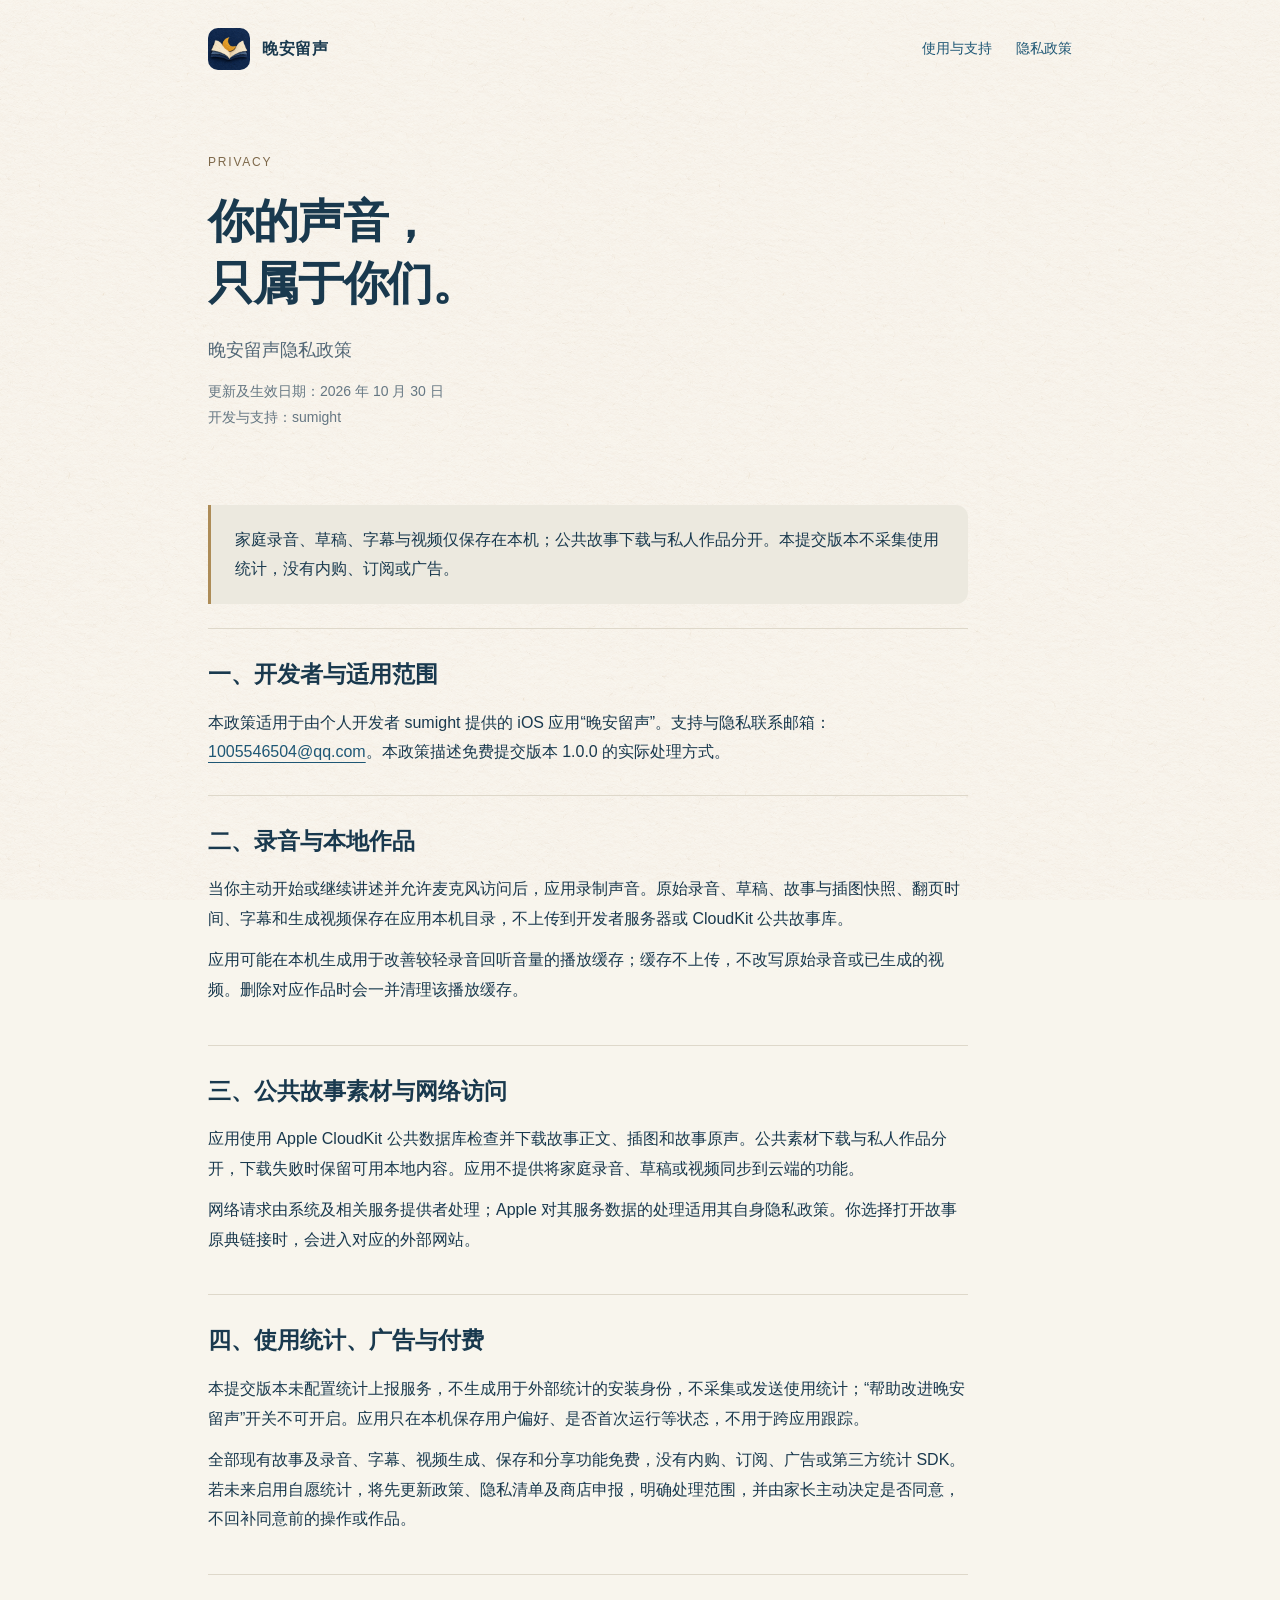
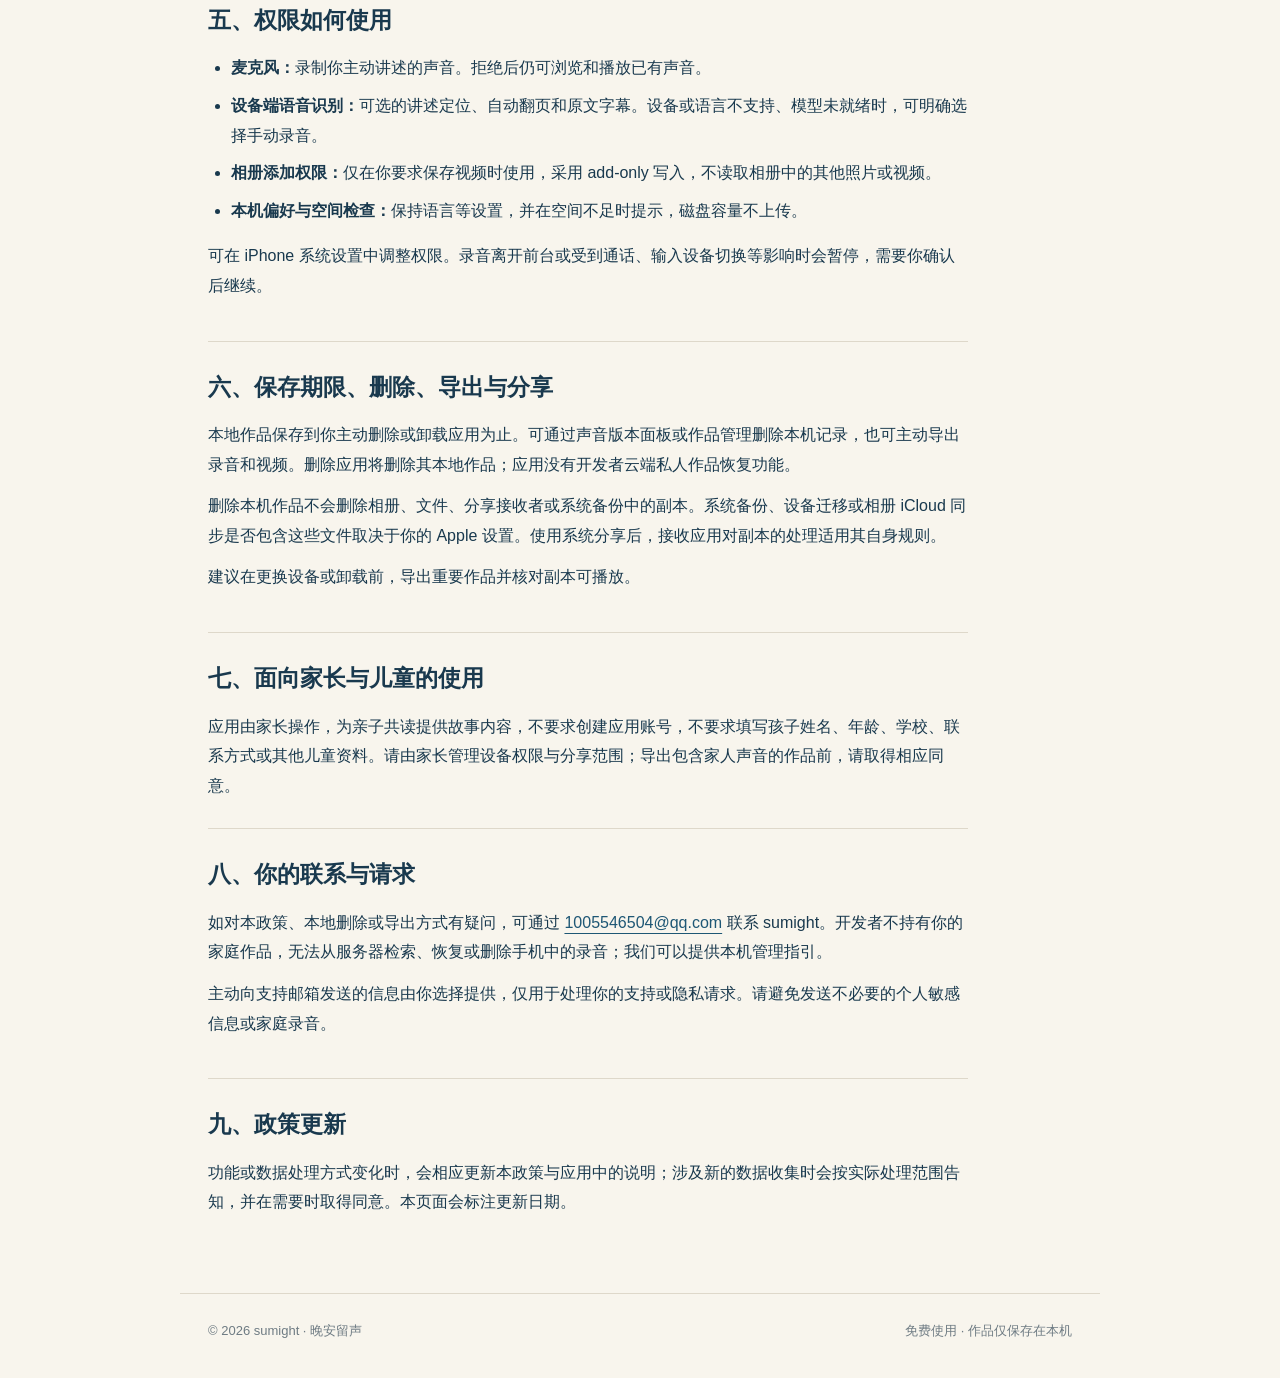
==== privacy/index.html @ 5480a5bd "Publish Bedtime Stories support and privacy pages" ====
<!doctype html><html lang="zh-CN"><head><meta charset="utf-8"><meta name="viewport" content="width=device-width,initial-scale=1"><meta name="description" content="晚安留声隐私政策：家庭录音与作品仅存本机，不上传私人作品，无广告与使用统计采集。"><meta name="color-scheme" content="light"><title>隐私政策 · 晚安留声</title><link rel="icon" href="../assets/brand.png"><link rel="stylesheet" href="../assets/styles.css"></head><body><a class="skip" href="#content">跳到正文</a><header><a class="brand" href="../"><img src="../assets/brand.png" alt="" width="42" height="42">晚安留声</a><nav aria-label="主要导航"><a href="../support/">使用与支持</a><a href="../privacy/">隐私政策</a></nav></header><main id="content"><article class="policy"><section class="hero"><span class="eyebrow">Privacy</span><h1>你的声音，<br>只属于你们。</h1><p class="lead">晚安留声隐私政策</p><p class="meta">更新及生效日期：2026 年 10 月 30 日<br>开发与支持：sumight</p></section><div class="notice">家庭录音、草稿、字幕与视频仅保存在本机；公共故事下载与私人作品分开。本提交版本不采集使用统计，没有内购、订阅或广告。</div><section class="section"><h2>一、开发者与适用范围</h2><div>本政策适用于由个人开发者 sumight 提供的 iOS 应用“晚安留声”。支持与隐私联系邮箱：<a class="email" href="mailto:1005546504@qq.com">1005546504@qq.com</a>。本政策描述免费提交版本 1.0.0 的实际处理方式。</div></section><section class="section"><h2>二、录音与本地作品</h2><div>当你主动开始或继续讲述并允许麦克风访问后，应用录制声音。原始录音、草稿、故事与插图快照、翻页时间、字幕和生成视频保存在应用本机目录，不上传到开发者服务器或 CloudKit 公共故事库。<p>应用可能在本机生成用于改善较轻录音回听音量的播放缓存；缓存不上传，不改写原始录音或已生成的视频。删除对应作品时会一并清理该播放缓存。</p></div></section><section class="section"><h2>三、公共故事素材与网络访问</h2><div>应用使用 Apple CloudKit 公共数据库检查并下载故事正文、插图和故事原声。公共素材下载与私人作品分开，下载失败时保留可用本地内容。应用不提供将家庭录音、草稿或视频同步到云端的功能。<p>网络请求由系统及相关服务提供者处理；Apple 对其服务数据的处理适用其自身隐私政策。你选择打开故事原典链接时，会进入对应的外部网站。</p></div></section><section class="section"><h2>四、使用统计、广告与付费</h2><div>本提交版本未配置统计上报服务，不生成用于外部统计的安装身份，不采集或发送使用统计；“帮助改进晚安留声”开关不可开启。应用只在本机保存用户偏好、是否首次运行等状态，不用于跨应用跟踪。<p>全部现有故事及录音、字幕、视频生成、保存和分享功能免费，没有内购、订阅、广告或第三方统计 SDK。若未来启用自愿统计，将先更新政策、隐私清单及商店申报，明确处理范围，并由家长主动决定是否同意，不回补同意前的操作或作品。</p></div></section><section class="section"><h2>五、权限如何使用</h2><div><ul><li><strong>麦克风：</strong>录制你主动讲述的声音。拒绝后仍可浏览和播放已有声音。</li><li><strong>设备端语音识别：</strong>可选的讲述定位、自动翻页和原文字幕。设备或语言不支持、模型未就绪时，可明确选择手动录音。</li><li><strong>相册添加权限：</strong>仅在你要求保存视频时使用，采用 add-only 写入，不读取相册中的其他照片或视频。</li><li><strong>本机偏好与空间检查：</strong>保持语言等设置，并在空间不足时提示，磁盘容量不上传。</li></ul><p>可在 iPhone 系统设置中调整权限。录音离开前台或受到通话、输入设备切换等影响时会暂停，需要你确认后继续。</p></div></section><section class="section"><h2>六、保存期限、删除、导出与分享</h2><div>本地作品保存到你主动删除或卸载应用为止。可通过声音版本面板或作品管理删除本机记录，也可主动导出录音和视频。删除应用将删除其本地作品；应用没有开发者云端私人作品恢复功能。<p>删除本机作品不会删除相册、文件、分享接收者或系统备份中的副本。系统备份、设备迁移或相册 iCloud 同步是否包含这些文件取决于你的 Apple 设置。使用系统分享后，接收应用对副本的处理适用其自身规则。</p><p>建议在更换设备或卸载前，导出重要作品并核对副本可播放。</p></div></section><section class="section"><h2>七、面向家长与儿童的使用</h2><div>应用由家长操作，为亲子共读提供故事内容，不要求创建应用账号，不要求填写孩子姓名、年龄、学校、联系方式或其他儿童资料。请由家长管理设备权限与分享范围；导出包含家人声音的作品前，请取得相应同意。</div></section><section class="section"><h2>八、你的联系与请求</h2><div>如对本政策、本地删除或导出方式有疑问，可通过 <a class="email" href="mailto:1005546504@qq.com">1005546504@qq.com</a> 联系 sumight。开发者不持有你的家庭作品，无法从服务器检索、恢复或删除手机中的录音；我们可以提供本机管理指引。<p>主动向支持邮箱发送的信息由你选择提供，仅用于处理你的支持或隐私请求。请避免发送不必要的个人敏感信息或家庭录音。</p></div></section><section class="section"><h2>九、政策更新</h2><div>功能或数据处理方式变化时，会相应更新本政策与应用中的说明；涉及新的数据收集时会按实际处理范围告知，并在需要时取得同意。本页面会标注更新日期。</div></section></article></main><footer><span>© 2026 sumight · 晚安留声</span><span>免费使用 · 作品仅保存在本机</span></footer></body></html>
---- assets/styles.css ----
*{box-sizing:border-box}html{color-scheme:light;scroll-behavior:smooth}body{margin:0;background:#f8f5ed;color:#19394e;font-family:-apple-system,BlinkMacSystemFont,"PingFang SC","Microsoft YaHei",sans-serif;line-height:1.85}body:before{content:"";position:fixed;inset:0;background:url("paper.png") top center/680px;opacity:.45;z-index:-1}.skip{position:absolute;left:12px;top:-70px}.skip:focus{top:12px;background:white;padding:10px;z-index:5}a{color:#1e5775;text-underline-offset:5px}a:hover{color:#997446}a:focus-visible,summary:focus-visible{outline:3px solid #ae783b;outline-offset:5px}header,main,footer{max-width:920px;margin:auto;padding:0 28px}header{display:flex;align-items:center;justify-content:space-between;gap:20px;padding-top:28px;padding-bottom:28px}.brand{display:flex;align-items:center;gap:12px;color:#19394e;text-decoration:none;font-weight:750;letter-spacing:.04em}.brand img{width:42px;height:42px;border-radius:10px}nav{display:flex;gap:24px;font-size:14px}nav a{text-decoration:none;white-space:nowrap}.eyebrow{font-size:12px;letter-spacing:.15em;color:#7d684a;text-transform:uppercase}.hero{padding:48px 0 38px;max-width:720px}h1{font-size:clamp(30px,5vw,46px);line-height:1.35;margin:14px 0 20px;letter-spacing:-.025em}h2{font-size:23px;line-height:1.5;margin:0 0 16px}h3{font-size:17px;margin:22px 0 6px}p{margin:12px 0}p.lead{font-size:18px;color:#526776;max-width:670px}.meta,.muted{font-size:14px;color:#657783}.pill{display:inline-block;padding:5px 12px;border:1px solid #d9d2c3;border-radius:30px;font-size:12px;color:#70644e}.section{padding:28px 0;border-top:1px solid #ded8ca}.cards{display:grid;grid-template-columns:1fr 1fr;gap:20px;margin:10px 0 32px}.card{padding:26px;background:#fffdf6cc;border:1px solid #e3ddcf;border-radius:20px;box-shadow:0 7px 24px #19394e05}.button{display:inline-block;background:#24455e;color:#fff;text-decoration:none;padding:11px 20px;border-radius:12px;font-size:14px;font-weight:600}.button:hover{background:#335a72;color:#fff}.button.secondary{background:#e9e6dc;color:#19394e}.actions{display:flex;gap:14px;flex-wrap:wrap;margin-top:22px}details{border-top:1px solid #e3ddcf;padding:17px 0}details:last-child{border-bottom:1px solid #e3ddcf}summary{cursor:pointer;font-weight:600;padding:3px 4px}details p{color:#526776;padding:0 4px}ul,ol{padding-left:23px}li{margin:8px 0}.notice{padding:20px 24px;background:#ece9df;border-left:3px solid #ad8c57;border-radius:0 12px 12px 0;margin:24px 0}footer{border-top:1px solid #ded8ca;margin-top:48px;padding-top:25px;padding-bottom:35px;color:#6e7b83;font-size:13px;display:flex;flex-wrap:wrap;gap:12px;justify-content:space-between}.policy{max-width:760px;margin-bottom:24px}.policy .section{padding:28px 0}.email{overflow-wrap:anywhere}@media(max-width:580px){header,main,footer{padding-left:20px;padding-right:20px}header{align-items:flex-start;gap:15px}nav{gap:15px;padding-top:7px}.brand{font-size:15px}.brand img{width:34px;height:34px}nav a{font-size:12px}.hero{padding:28px 0}.cards{grid-template-columns:1fr}.card{padding:22px}.lead{font-size:17px!important}footer{margin-top:30px}h1{font-size:32px}}@media(prefers-reduced-motion:reduce){html{scroll-behavior:auto}}
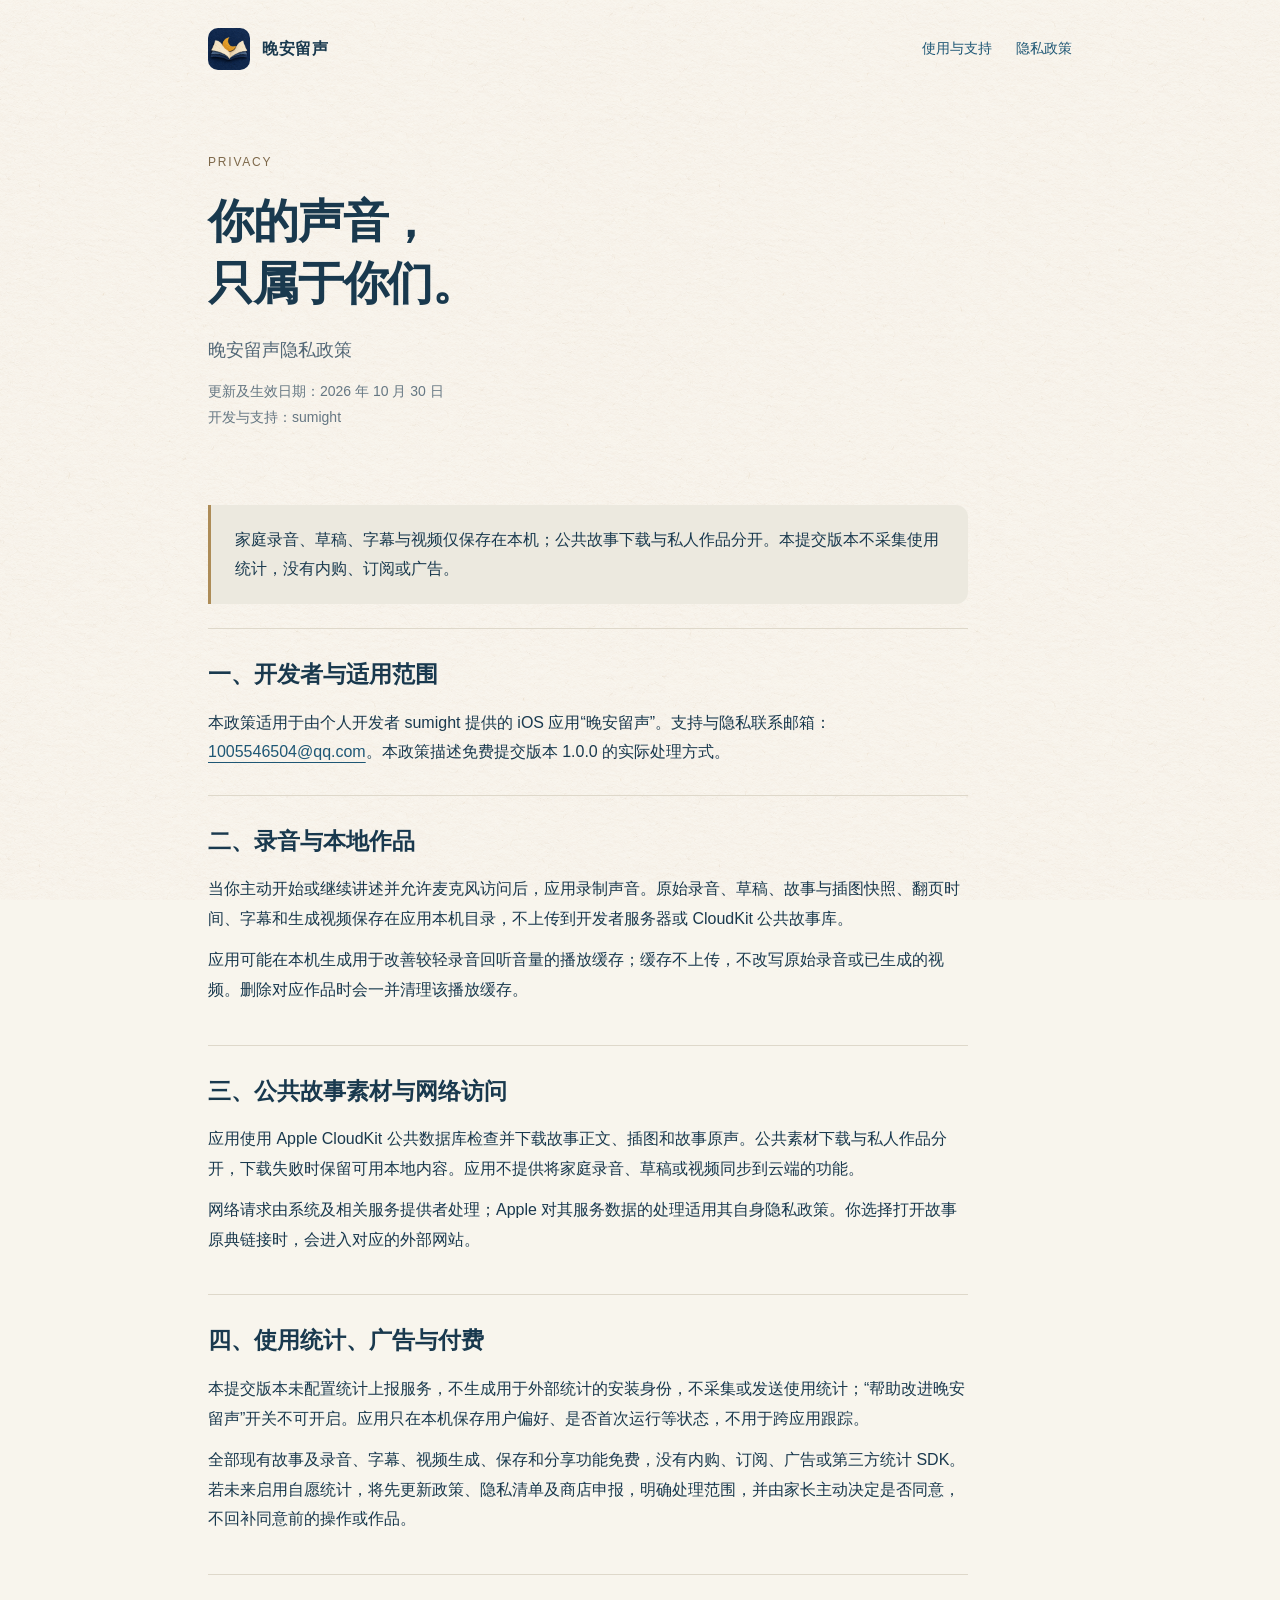
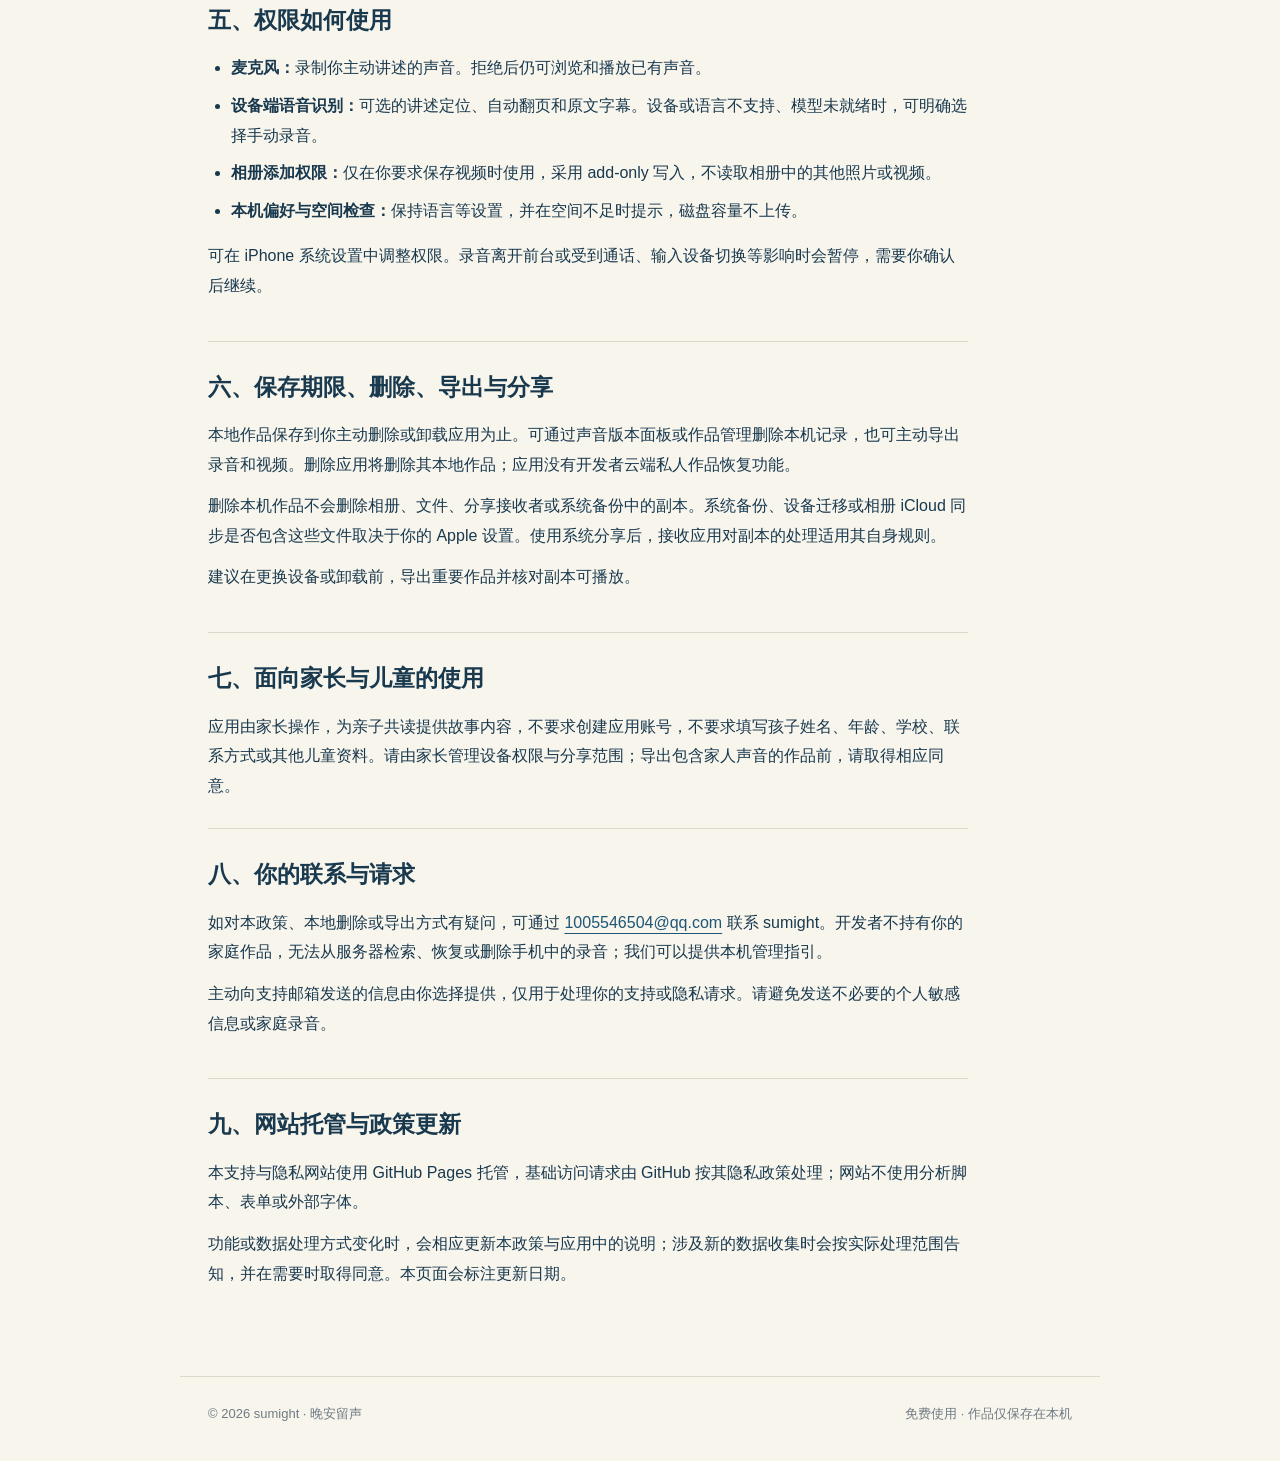
==== commit ed262dc2: "Clarify GitHub Pages hosting in website privacy notice" ====
--- a/privacy/index.html
+++ b/privacy/index.html
@@ -1 +1 @@
-<!doctype html><html lang="zh-CN"><head><meta charset="utf-8"><meta name="viewport" content="width=device-width,initial-scale=1"><meta name="description" content="晚安留声隐私政策：家庭录音与作品仅存本机，不上传私人作品，无广告与使用统计采集。"><meta name="color-scheme" content="light"><title>隐私政策 · 晚安留声</title><link rel="icon" href="../assets/brand.png"><link rel="stylesheet" href="../assets/styles.css"></head><body><a class="skip" href="#content">跳到正文</a><header><a class="brand" href="../"><img src="../assets/brand.png" alt="" width="42" height="42">晚安留声</a><nav aria-label="主要导航"><a href="../support/">使用与支持</a><a href="../privacy/">隐私政策</a></nav></header><main id="content"><article class="policy"><section class="hero"><span class="eyebrow">Privacy</span><h1>你的声音，<br>只属于你们。</h1><p class="lead">晚安留声隐私政策</p><p class="meta">更新及生效日期：2026 年 10 月 30 日<br>开发与支持：sumight</p></section><div class="notice">家庭录音、草稿、字幕与视频仅保存在本机；公共故事下载与私人作品分开。本提交版本不采集使用统计，没有内购、订阅或广告。</div><section class="section"><h2>一、开发者与适用范围</h2><div>本政策适用于由个人开发者 sumight 提供的 iOS 应用“晚安留声”。支持与隐私联系邮箱：<a class="email" href="mailto:1005546504@qq.com">1005546504@qq.com</a>。本政策描述免费提交版本 1.0.0 的实际处理方式。</div></section><section class="section"><h2>二、录音与本地作品</h2><div>当你主动开始或继续讲述并允许麦克风访问后，应用录制声音。原始录音、草稿、故事与插图快照、翻页时间、字幕和生成视频保存在应用本机目录，不上传到开发者服务器或 CloudKit 公共故事库。<p>应用可能在本机生成用于改善较轻录音回听音量的播放缓存；缓存不上传，不改写原始录音或已生成的视频。删除对应作品时会一并清理该播放缓存。</p></div></section><section class="section"><h2>三、公共故事素材与网络访问</h2><div>应用使用 Apple CloudKit 公共数据库检查并下载故事正文、插图和故事原声。公共素材下载与私人作品分开，下载失败时保留可用本地内容。应用不提供将家庭录音、草稿或视频同步到云端的功能。<p>网络请求由系统及相关服务提供者处理；Apple 对其服务数据的处理适用其自身隐私政策。你选择打开故事原典链接时，会进入对应的外部网站。</p></div></section><section class="section"><h2>四、使用统计、广告与付费</h2><div>本提交版本未配置统计上报服务，不生成用于外部统计的安装身份，不采集或发送使用统计；“帮助改进晚安留声”开关不可开启。应用只在本机保存用户偏好、是否首次运行等状态，不用于跨应用跟踪。<p>全部现有故事及录音、字幕、视频生成、保存和分享功能免费，没有内购、订阅、广告或第三方统计 SDK。若未来启用自愿统计，将先更新政策、隐私清单及商店申报，明确处理范围，并由家长主动决定是否同意，不回补同意前的操作或作品。</p></div></section><section class="section"><h2>五、权限如何使用</h2><div><ul><li><strong>麦克风：</strong>录制你主动讲述的声音。拒绝后仍可浏览和播放已有声音。</li><li><strong>设备端语音识别：</strong>可选的讲述定位、自动翻页和原文字幕。设备或语言不支持、模型未就绪时，可明确选择手动录音。</li><li><strong>相册添加权限：</strong>仅在你要求保存视频时使用，采用 add-only 写入，不读取相册中的其他照片或视频。</li><li><strong>本机偏好与空间检查：</strong>保持语言等设置，并在空间不足时提示，磁盘容量不上传。</li></ul><p>可在 iPhone 系统设置中调整权限。录音离开前台或受到通话、输入设备切换等影响时会暂停，需要你确认后继续。</p></div></section><section class="section"><h2>六、保存期限、删除、导出与分享</h2><div>本地作品保存到你主动删除或卸载应用为止。可通过声音版本面板或作品管理删除本机记录，也可主动导出录音和视频。删除应用将删除其本地作品；应用没有开发者云端私人作品恢复功能。<p>删除本机作品不会删除相册、文件、分享接收者或系统备份中的副本。系统备份、设备迁移或相册 iCloud 同步是否包含这些文件取决于你的 Apple 设置。使用系统分享后，接收应用对副本的处理适用其自身规则。</p><p>建议在更换设备或卸载前，导出重要作品并核对副本可播放。</p></div></section><section class="section"><h2>七、面向家长与儿童的使用</h2><div>应用由家长操作，为亲子共读提供故事内容，不要求创建应用账号，不要求填写孩子姓名、年龄、学校、联系方式或其他儿童资料。请由家长管理设备权限与分享范围；导出包含家人声音的作品前，请取得相应同意。</div></section><section class="section"><h2>八、你的联系与请求</h2><div>如对本政策、本地删除或导出方式有疑问，可通过 <a class="email" href="mailto:1005546504@qq.com">1005546504@qq.com</a> 联系 sumight。开发者不持有你的家庭作品，无法从服务器检索、恢复或删除手机中的录音；我们可以提供本机管理指引。<p>主动向支持邮箱发送的信息由你选择提供，仅用于处理你的支持或隐私请求。请避免发送不必要的个人敏感信息或家庭录音。</p></div></section><section class="section"><h2>九、政策更新</h2><div>功能或数据处理方式变化时，会相应更新本政策与应用中的说明；涉及新的数据收集时会按实际处理范围告知，并在需要时取得同意。本页面会标注更新日期。</div></section></article></main><footer><span>© 2026 sumight · 晚安留声</span><span>免费使用 · 作品仅保存在本机</span></footer></body></html>+<!doctype html><html lang="zh-CN"><head><meta charset="utf-8"><meta name="viewport" content="width=device-width,initial-scale=1"><meta name="description" content="晚安留声隐私政策：家庭录音与作品仅存本机，不上传私人作品，无广告与使用统计采集。"><meta name="color-scheme" content="light"><title>隐私政策 · 晚安留声</title><link rel="icon" href="../assets/brand.png"><link rel="stylesheet" href="../assets/styles.css"></head><body><a class="skip" href="#content">跳到正文</a><header><a class="brand" href="../"><img src="../assets/brand.png" alt="" width="42" height="42">晚安留声</a><nav aria-label="主要导航"><a href="../support/">使用与支持</a><a href="../privacy/">隐私政策</a></nav></header><main id="content"><article class="policy"><section class="hero"><span class="eyebrow">Privacy</span><h1>你的声音，<br>只属于你们。</h1><p class="lead">晚安留声隐私政策</p><p class="meta">更新及生效日期：2026 年 10 月 30 日<br>开发与支持：sumight</p></section><div class="notice">家庭录音、草稿、字幕与视频仅保存在本机；公共故事下载与私人作品分开。本提交版本不采集使用统计，没有内购、订阅或广告。</div><section class="section"><h2>一、开发者与适用范围</h2><div>本政策适用于由个人开发者 sumight 提供的 iOS 应用“晚安留声”。支持与隐私联系邮箱：<a class="email" href="mailto:1005546504@qq.com">1005546504@qq.com</a>。本政策描述免费提交版本 1.0.0 的实际处理方式。</div></section><section class="section"><h2>二、录音与本地作品</h2><div>当你主动开始或继续讲述并允许麦克风访问后，应用录制声音。原始录音、草稿、故事与插图快照、翻页时间、字幕和生成视频保存在应用本机目录，不上传到开发者服务器或 CloudKit 公共故事库。<p>应用可能在本机生成用于改善较轻录音回听音量的播放缓存；缓存不上传，不改写原始录音或已生成的视频。删除对应作品时会一并清理该播放缓存。</p></div></section><section class="section"><h2>三、公共故事素材与网络访问</h2><div>应用使用 Apple CloudKit 公共数据库检查并下载故事正文、插图和故事原声。公共素材下载与私人作品分开，下载失败时保留可用本地内容。应用不提供将家庭录音、草稿或视频同步到云端的功能。<p>网络请求由系统及相关服务提供者处理；Apple 对其服务数据的处理适用其自身隐私政策。你选择打开故事原典链接时，会进入对应的外部网站。</p></div></section><section class="section"><h2>四、使用统计、广告与付费</h2><div>本提交版本未配置统计上报服务，不生成用于外部统计的安装身份，不采集或发送使用统计；“帮助改进晚安留声”开关不可开启。应用只在本机保存用户偏好、是否首次运行等状态，不用于跨应用跟踪。<p>全部现有故事及录音、字幕、视频生成、保存和分享功能免费，没有内购、订阅、广告或第三方统计 SDK。若未来启用自愿统计，将先更新政策、隐私清单及商店申报，明确处理范围，并由家长主动决定是否同意，不回补同意前的操作或作品。</p></div></section><section class="section"><h2>五、权限如何使用</h2><div><ul><li><strong>麦克风：</strong>录制你主动讲述的声音。拒绝后仍可浏览和播放已有声音。</li><li><strong>设备端语音识别：</strong>可选的讲述定位、自动翻页和原文字幕。设备或语言不支持、模型未就绪时，可明确选择手动录音。</li><li><strong>相册添加权限：</strong>仅在你要求保存视频时使用，采用 add-only 写入，不读取相册中的其他照片或视频。</li><li><strong>本机偏好与空间检查：</strong>保持语言等设置，并在空间不足时提示，磁盘容量不上传。</li></ul><p>可在 iPhone 系统设置中调整权限。录音离开前台或受到通话、输入设备切换等影响时会暂停，需要你确认后继续。</p></div></section><section class="section"><h2>六、保存期限、删除、导出与分享</h2><div>本地作品保存到你主动删除或卸载应用为止。可通过声音版本面板或作品管理删除本机记录，也可主动导出录音和视频。删除应用将删除其本地作品；应用没有开发者云端私人作品恢复功能。<p>删除本机作品不会删除相册、文件、分享接收者或系统备份中的副本。系统备份、设备迁移或相册 iCloud 同步是否包含这些文件取决于你的 Apple 设置。使用系统分享后，接收应用对副本的处理适用其自身规则。</p><p>建议在更换设备或卸载前，导出重要作品并核对副本可播放。</p></div></section><section class="section"><h2>七、面向家长与儿童的使用</h2><div>应用由家长操作，为亲子共读提供故事内容，不要求创建应用账号，不要求填写孩子姓名、年龄、学校、联系方式或其他儿童资料。请由家长管理设备权限与分享范围；导出包含家人声音的作品前，请取得相应同意。</div></section><section class="section"><h2>八、你的联系与请求</h2><div>如对本政策、本地删除或导出方式有疑问，可通过 <a class="email" href="mailto:1005546504@qq.com">1005546504@qq.com</a> 联系 sumight。开发者不持有你的家庭作品，无法从服务器检索、恢复或删除手机中的录音；我们可以提供本机管理指引。<p>主动向支持邮箱发送的信息由你选择提供，仅用于处理你的支持或隐私请求。请避免发送不必要的个人敏感信息或家庭录音。</p></div></section><section class="section"><h2>九、网站托管与政策更新</h2><div>本支持与隐私网站使用 GitHub Pages 托管，基础访问请求由 GitHub 按其隐私政策处理；网站不使用分析脚本、表单或外部字体。<p>功能或数据处理方式变化时，会相应更新本政策与应用中的说明；涉及新的数据收集时会按实际处理范围告知，并在需要时取得同意。本页面会标注更新日期。</p></div></section></article></main><footer><span>© 2026 sumight · 晚安留声</span><span>免费使用 · 作品仅保存在本机</span></footer></body></html>
